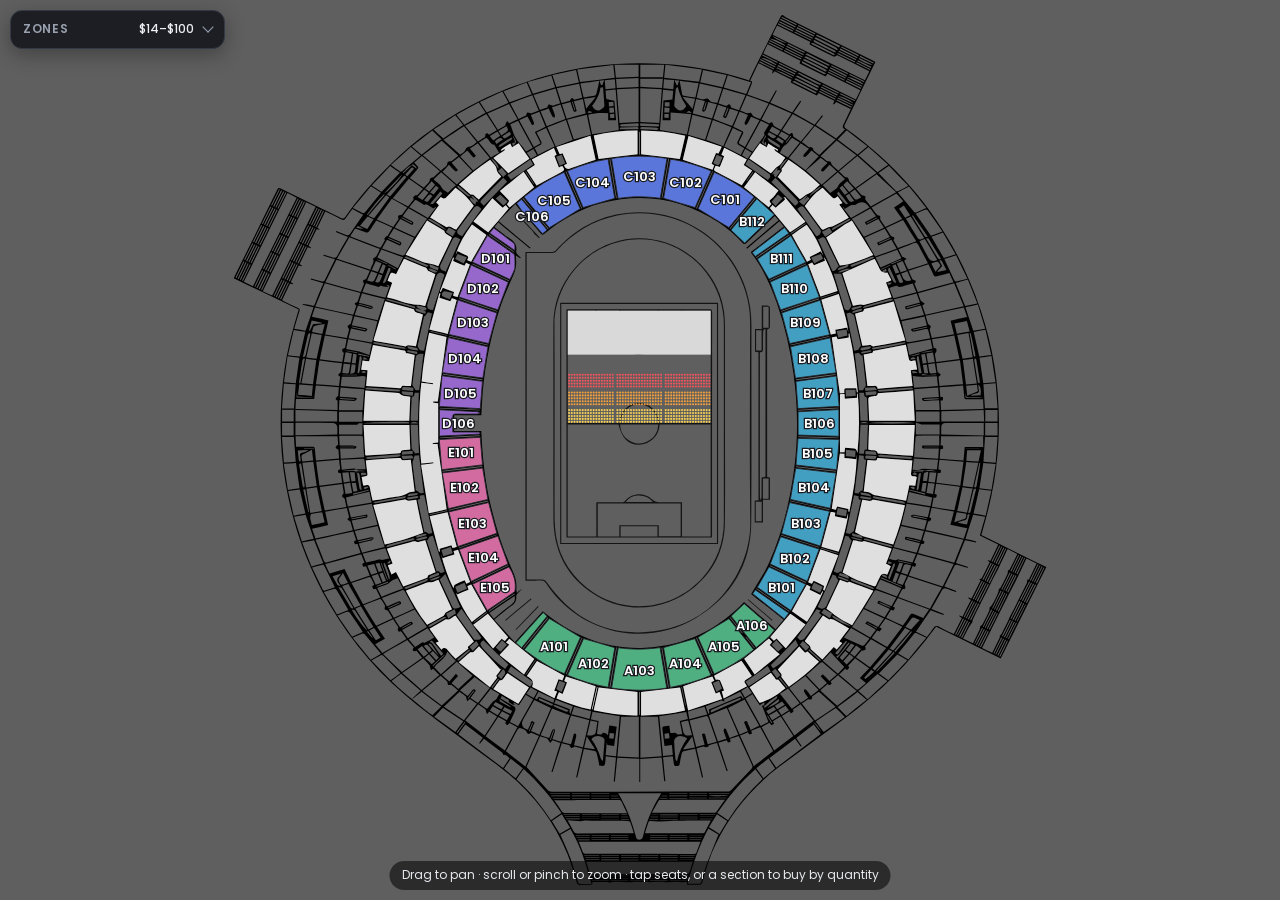
==== index.html @ bfac1e21 "Initial project" ====
<!doctype html>
<html lang="en">
  <head>
    <meta charset="utf-8" />
    <meta
      name="viewport"
      content="width=device-width, initial-scale=1, maximum-scale=1, user-scalable=no, viewport-fit=cover"
    />
    <title>Stadium Seat Demo</title>
    <link rel="preconnect" href="https://fonts.googleapis.com" />
    <link rel="preconnect" href="https://fonts.gstatic.com" crossorigin />
    <link
      href="https://fonts.googleapis.com/css2?family=Poppins:wght@400;500;600;700&display=swap"
      rel="stylesheet"
    />
    <link rel="stylesheet" href="styles.css" />
  </head>
  <body>
    <div class="app">
      <main class="stage" id="stage">
        <p class="stage-msg" id="stage-msg">Loading layout…</p>
        <aside class="legend" id="legend" data-open="false" hidden>
          <button
            type="button"
            class="legend-toggle"
            id="legend-toggle"
            aria-expanded="false"
            aria-controls="legend-body"
          >
            <span class="legend-title">Zones</span>
            <span class="legend-range" id="legend-range"></span>
            <span class="legend-chevron" aria-hidden="true"></span>
          </button>
          <div class="legend-body" id="legend-body">
            <ul class="legend-list" id="legend-list"></ul>
          </div>
        </aside>
        <p class="hint" id="hint">
          Drag to pan · scroll or pinch to zoom · tap seats, or a section to buy
          by quantity
        </p>
        <p class="toast" id="toast" hidden></p>
      </main>

      <footer class="bottombar" id="bottombar" data-open="false">
        <div class="bb-info">
          <div class="bb-head">
            <span class="bb-swatch"></span>
            <div class="bb-text">
              <span class="bb-label"></span>
              <span class="bb-zone"></span>
            </div>
            <span class="bb-price"></span>
            <button
              type="button"
              class="bb-clear"
              title="Clear selection (Esc)"
            >
              ×
            </button>
          </div>
          <div class="bb-qty" hidden>
            <button
              type="button"
              class="bb-step"
              data-step="-1"
              aria-label="One fewer"
            >
              −
            </button>
            <span class="bb-qty-value" aria-live="polite">1</span>
            <button
              type="button"
              class="bb-step"
              data-step="1"
              aria-label="One more"
            >
              +
            </button>
          </div>
          <ul class="bb-chips" hidden></ul>
        </div>
      </footer>
    </div>

    <script type="module" src="app.js"></script>
  </body>
</html>
---- styles.css ----
:root {
  /* Poppins comes from Google Fonts — the fallbacks keep the page usable
     offline, which is the demo's only network dependency. */
  --font:
    "Poppins", -apple-system, BlinkMacSystemFont, "Segoe UI", Roboto, sans-serif;
  --ease: cubic-bezier(0.2, 0.8, 0.2, 1);
  --bar-h: 0px; /* measured height of the open bottom bar, for the toast */
  --bg: #16181d;
  --panel: #1e2128;
  --panel-2: #262a33;
  --line: #343945;
  --text: #eceef2;
  --muted: #9aa1ae;
  --accent: #ffffff;
}

* {
  box-sizing: border-box;
}

@media (prefers-reduced-motion: reduce) {
  *,
  *::before,
  *::after {
    transition-duration: 0.01ms !important;
    animation-duration: 0.01ms !important;
  }
}

html,
body {
  height: 100%;
  margin: 0;
  overscroll-behavior: none;
}

body {
  background: var(--bg);
  color: var(--text);
  font: 15px/1.4 var(--font);
  -webkit-text-size-adjust: 100%;
}

/* The bar overlays the map rather than taking a grid row, so showing and hiding
   it slides a layer instead of reflowing (and re-fitting) the whole stage. */
.app {
  position: relative;
  display: grid;
  grid-template-rows: 1fr;
  height: 100dvh;
  overflow: hidden;
}

/* ---------- stage ---------- */

.stage {
  position: relative;
  overflow: hidden;
  background: #5f5f5f;
  /* the pan/pinch handlers own every gesture here */
  touch-action: none;
  -webkit-user-select: none;
  user-select: none;
  -webkit-tap-highlight-color: transparent;
}

.stage > svg {
  display: block;
  width: 100%;
  height: 100%;
}

.stage-msg {
  position: absolute;
  inset: 0;
  display: grid;
  place-content: center;
  margin: 0;
  color: #fff;
  text-align: center;
  padding: 24px;
}

.stage-msg[hidden] {
  display: none;
}

/* The hint is the opening instruction and disappears on first interaction; the
   toast reuses its pill for transient feedback afterwards, so they never
   compete for the same spot. */
.hint,
.toast {
  position: absolute;
  left: 50%;
  /* ride above the bottom bar instead of disappearing behind it */
  bottom: calc(var(--bar-h) + 10px);
  transform: translateX(-50%);
  margin: 0;
  padding: 6px 12px;
  border-radius: 999px;
  background: rgb(0 0 0 / 0.55);
  color: #e7e9ee;
  font-size: 12px;
  white-space: nowrap;
  pointer-events: none;
  transition:
    opacity 0.4s,
    bottom 280ms var(--ease);
}

.toast {
  background: rgb(0 0 0 / 0.78);
  font-weight: 500;
}

.hint[hidden],
.toast[hidden] {
  display: block;
  opacity: 0;
}

@media (max-width: 560px) {
  .hint,
  .toast {
    font-size: 11px;
    max-width: calc(100% - 24px);
    white-space: normal;
    text-align: center;
  }
}

/* ---------- legend ---------- */

.legend {
  position: absolute;
  top: max(10px, env(safe-area-inset-top));
  left: 10px;
  max-width: calc(100% - 20px);
  border-radius: 12px;
  background: rgb(22 24 29 / 0.9);
  border: 1px solid var(--line);
  box-shadow: 0 6px 20px rgb(0 0 0 / 0.3);
  overflow: hidden;
  /* the panel itself eases between its collapsed and expanded widths */
  transition: background 200ms ease;
}

.legend-toggle {
  display: flex;
  align-items: center;
  gap: 10px;
  width: 100%;
  padding: 10px 12px;
  border: 0;
  background: transparent;
  color: var(--text);
  font: inherit;
  font-size: 12px;
  text-align: left;
  cursor: pointer;
  touch-action: manipulation;
}

.legend-title {
  font-weight: 600;
  letter-spacing: 0.06em;
  text-transform: uppercase;
  color: var(--muted);
}

/* the collapsed pill still answers "what does a ticket cost here?" */
.legend-range {
  margin-left: auto;
  color: var(--text);
  font-weight: 500;
  font-variant-numeric: tabular-nums;
  opacity: 1;
  transition: opacity 200ms ease;
}

.legend[data-open="true"] .legend-range {
  opacity: 0;
}

.legend-chevron {
  width: 8px;
  height: 8px;
  flex: none;
  border-right: 1.6px solid var(--muted);
  border-bottom: 1.6px solid var(--muted);
  transform: translateY(-2px) rotate(45deg);
  transition: transform 280ms var(--ease);
}

.legend[data-open="true"] .legend-chevron {
  transform: translateY(1px) rotate(225deg);
}

/*
 * Height is animated from a measured pixel value set in JS rather than the
 * usual 0fr -> 1fr grid trick. That trick collapses here: `overflow: hidden`
 * zeroes the item's contribution, so the flexible track resolves to nothing but
 * the padding and the panel opens 10px tall. `display` cannot be transitioned
 * and `max-height` needs a magic number, so a measured height it is.
 */
.legend-body {
  height: 0;
  overflow: hidden;
  transition: height 280ms var(--ease);
}

.legend-list {
  margin: 0;
  padding: 0 12px 10px;
  list-style: none;
  font-size: 12px;
  opacity: 0;
  transition: opacity 180ms ease;
}

.legend[data-open="true"] .legend-list {
  opacity: 1;
  transition: opacity 220ms ease 80ms;
}

.legend-list li {
  display: flex;
  align-items: center;
  gap: 10px;
  padding: 5px 0;
  white-space: nowrap;
}

.legend-list li + li {
  border-top: 1px solid rgb(255 255 255 / 0.06);
}

.legend-name {
  display: flex;
  flex-direction: column;
  min-width: 0;
}

.legend-name b {
  font-weight: 500;
}

.legend-name small {
  color: var(--muted);
  font-size: 10.5px;
}

.legend-list em {
  margin-left: auto;
  padding-left: 16px;
  font-style: normal;
  font-weight: 600;
  font-variant-numeric: tabular-nums;
}

.swatch {
  width: 12px;
  height: 12px;
  border-radius: 3px;
  flex: none;
}

/* ---------- bottom bar ---------- */

.bottombar {
  position: absolute;
  left: 0;
  right: 0;
  bottom: 0;
  z-index: 2;
  display: flex;
  align-items: center;
  padding: 12px 14px;
  padding-bottom: max(12px, env(safe-area-inset-bottom));
  background: var(--panel);
  border-top: 1px solid var(--line);
  box-shadow: 0 -8px 24px rgb(0 0 0 / 0.35);

  transform: translateY(100%);
  opacity: 0;
  visibility: hidden;
  pointer-events: none;
  transition:
    transform 280ms var(--ease),
    opacity 180ms ease,
    visibility 0s linear 280ms;
}

.bottombar[data-open="true"] {
  transform: translateY(0);
  opacity: 1;
  visibility: visible;
  pointer-events: auto;
  transition:
    transform 280ms var(--ease),
    opacity 180ms ease,
    visibility 0s;
}

.bb-info {
  display: flex;
  flex-direction: column;
  gap: 10px;
  width: 100%;
}

.bb-head {
  display: flex;
  align-items: center;
  gap: 12px;
}

.bb-swatch {
  width: 34px;
  height: 34px;
  border-radius: 9px;
  flex: none;
}

.bb-text {
  display: flex;
  flex-direction: column;
  min-width: 0;
}

.bb-label {
  font-size: 20px;
  font-weight: 600;
  letter-spacing: 0.4px;
}

.bb-zone {
  color: var(--muted);
  font-size: 12px;
}

.bb-price {
  margin-left: auto;
  font-size: 20px;
  font-weight: 600;
  font-variant-numeric: tabular-nums;
}

.bb-clear {
  width: 32px;
  height: 32px;
  flex: none;
  border: 1px solid var(--line);
  border-radius: 8px;
  background: var(--panel-2);
  color: var(--text);
  font-size: 18px;
  line-height: 1;
  cursor: pointer;
  touch-action: manipulation;
}

/* ---------- quantity stepper ---------- */

.bb-qty {
  display: flex;
  align-items: center;
  gap: 4px;
}

.bb-qty[hidden] {
  display: none;
}

.bb-step {
  width: 40px;
  height: 36px;
  border: 1px solid var(--line);
  border-radius: 9px;
  background: var(--panel-2);
  color: var(--text);
  font: inherit;
  font-size: 20px;
  line-height: 1;
  cursor: pointer;
  touch-action: manipulation;
}

.bb-step:active:not(:disabled) {
  background: #333846;
}

/* a stepper that silently stops responding reads as broken — show the bound */
.bb-step:disabled {
  opacity: 0.35;
  cursor: default;
}

.bb-qty-value {
  min-width: 40px;
  text-align: center;
  font-size: 17px;
  font-weight: 600;
  font-variant-numeric: tabular-nums;
}

/* ---------- selected-seat chips ---------- */

.bb-chips {
  display: flex;
  gap: 6px;
  margin: 0;
  padding: 0 0 2px;
  list-style: none;
  overflow-x: auto;
  scrollbar-width: thin;
}

.bb-chips[hidden] {
  display: none;
}

.bb-chips li {
  display: flex;
  align-items: center;
  flex: none;
  height: 30px;
  padding-left: 10px;
  border: 1px solid var(--line);
  border-radius: 999px;
  background: var(--panel-2);
  font-size: 13px;
  font-weight: 600;
  letter-spacing: 0.3px;
}

.bb-chips button {
  width: 28px;
  height: 28px;
  border: 0;
  border-radius: 999px;
  background: transparent;
  color: var(--muted);
  font-size: 15px;
  line-height: 1;
  cursor: pointer;
  touch-action: manipulation;
}

.bb-chips button:hover {
  color: var(--text);
}

/* ---------- svg map ---------- */
/*
 * --k is the inverse of the current px-per-user-unit scale. Multiplying a
 * length by it pins that length to a constant on-screen size, so labels and
 * outlines stay legible instead of ballooning as the viewBox shrinks.
 */

.stage svg {
  --k: 1;
}

[data-kind] {
  cursor: pointer;
}

/* non-scaling-stroke gets constant on-screen width from the renderer itself.
   Sizing it with calc(Npx * var(--k)) instead meant every zoom frame had to
   rewrite --k and re-style all 39 sections. */
[data-kind="section"] {
  stroke: #23262d;
  stroke-width: 1;
  vector-effect: non-scaling-stroke;
  stroke-linejoin: round;
  pointer-events: fill;
}

[data-kind="seat"] {
  /* a transparent stroke widens the hit area of a 10px dot to a finger-sized
     13x13 tile without changing how it looks */
  stroke: transparent;
  stroke-width: 3;
  pointer-events: all;
}

@media (hover: hover) {
  [data-kind="section"]:hover {
    stroke: #ffffffaa;
    stroke-width: 2;
  }

  [data-kind="seat"]:hover {
    stroke: #ffffffaa;
  }
}

[data-kind="section"].is-selected {
  stroke: var(--accent);
  stroke-width: 3;
}

[data-kind="seat"].is-selected {
  stroke: var(--accent);
  stroke-width: 2.5;
}

/* ---------- svg labels ---------- */

#labels {
  pointer-events: none;
  font-family: var(--font);
  font-weight: 600;
  text-anchor: middle;
  dominant-baseline: central;
}

.lbl-section,
.lbl-block {
  fill: #fff;
  stroke: #1a1c22;
  stroke-width: 2.5;
  vector-effect: non-scaling-stroke;
  paint-order: stroke fill;
}

.lbl-section {
  font-size: calc(13px * var(--k));
}

.lbl-block {
  font-size: calc(15px * var(--k));
}

/* row letters and seat numbers are pinned to the geometry, not the screen:
   they read as part of the seat grid and only appear once it is zoomed in */
.lbl-row {
  font-size: 9px;
  fill: #fff;
  stroke: #1a1c22;
  stroke-width: 1.4;
  paint-order: stroke fill;
  text-anchor: end;
}

.lbl-seat {
  font-size: 5px;
  font-weight: 500;
  fill: #1a1c22;
}

/* The three bands stack 66 units apart, which is a couple of pixels at
   full-stadium zoom, so their titles collide until the floor is zoomed into. */
.lbl-block,
.lbl-row,
.lbl-seat {
  display: none;
}

svg[data-lod="1"] .lbl-block,
svg[data-lod="1"] .lbl-row,
svg[data-lod="2"] .lbl-block,
svg[data-lod="2"] .lbl-row,
svg[data-lod="2"] .lbl-seat {
  display: inline;
}
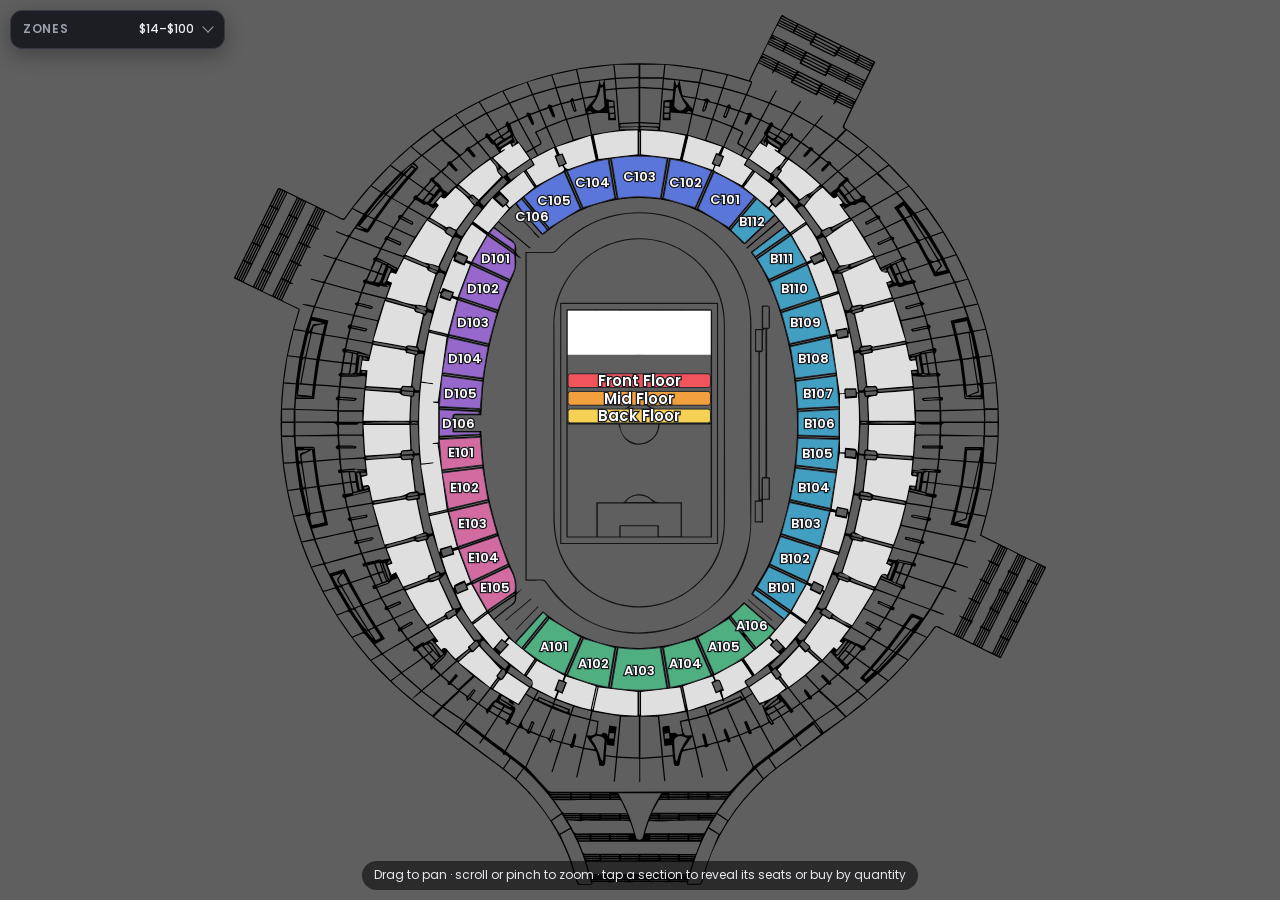
==== commit c7d4805e: "Render seats on demand" ====
--- a/index.html
+++ b/index.html
@@ -36,8 +36,8 @@
           </div>
         </aside>
         <p class="hint" id="hint">
-          Drag to pan · scroll or pinch to zoom · tap seats, or a section to buy
-          by quantity
+          Drag to pan · scroll or pinch to zoom · tap a section to reveal its
+          seats or buy by quantity
         </p>
         <p class="toast" id="toast" hidden></p>
       </main>
--- a/styles.css
+++ b/styles.css
@@ -466,10 +466,37 @@
   cursor: pointer;
 }
 
+/* Revealing/collapsing a band fades it rather than popping display on/off, so
+   it doesn't land on the same frame as the camera settling into fitTo() and
+   read as a jump-cut. Opacity alone isn't enough to make a hidden band
+   untappable, though: `pointer-events` is inherited, but [data-kind="seat"]
+   sets its own `pointer-events: all` below, which — being a value on the
+   element itself rather than inherited — wins over whatever the ancestor
+   says. The descendant rule here restates `none` with higher specificity so
+   a hidden band's seats can't still be hit while invisible. */
+.band-fade {
+  transition: opacity 260ms var(--ease);
+}
+
+.band-hidden {
+  opacity: 0;
+}
+
+/* [data-kind] rules below set their own pointer-events at equal (0,1,0)
+   specificity, so a plain `.band-hidden` selector here would only win by
+   source order — fragile. Pairing the class with `[data-kind]` makes this
+   (0,2,0), which beats any single [data-kind="…"] rule regardless of where
+   it sits, so a hidden band's seats can't still be hit while invisible. */
+[data-kind].band-hidden,
+.band-hidden [data-kind] {
+  pointer-events: none;
+}
+
 /* non-scaling-stroke gets constant on-screen width from the renderer itself.
    Sizing it with calc(Npx * var(--k)) instead meant every zoom frame had to
    rewrite --k and re-style all 39 sections. */
-[data-kind="section"] {
+[data-kind="section"],
+[data-kind="band"] {
   stroke: #23262d;
   stroke-width: 1;
   vector-effect: non-scaling-stroke;
@@ -486,7 +513,8 @@
 }
 
 @media (hover: hover) {
-  [data-kind="section"]:hover {
+  [data-kind="section"]:hover,
+  [data-kind="band"]:hover {
     stroke: #ffffffaa;
     stroke-width: 2;
   }
@@ -517,12 +545,14 @@
 }
 
 .lbl-section,
-.lbl-block {
+.lbl-block,
+.lbl-band {
   fill: #fff;
   stroke: #1a1c22;
   stroke-width: 2.5;
   vector-effect: non-scaling-stroke;
   paint-order: stroke fill;
+  pointer-events: none;
 }
 
 .lbl-section {
@@ -530,6 +560,12 @@
 }
 
 .lbl-block {
+  font-size: calc(15px * var(--k));
+}
+
+/* the collapsed band's name, standing in for a section label — always
+   visible like .lbl-section, not gated by the row/seat LOD rules below */
+.lbl-band {
   font-size: calc(15px * var(--k));
 }
 
